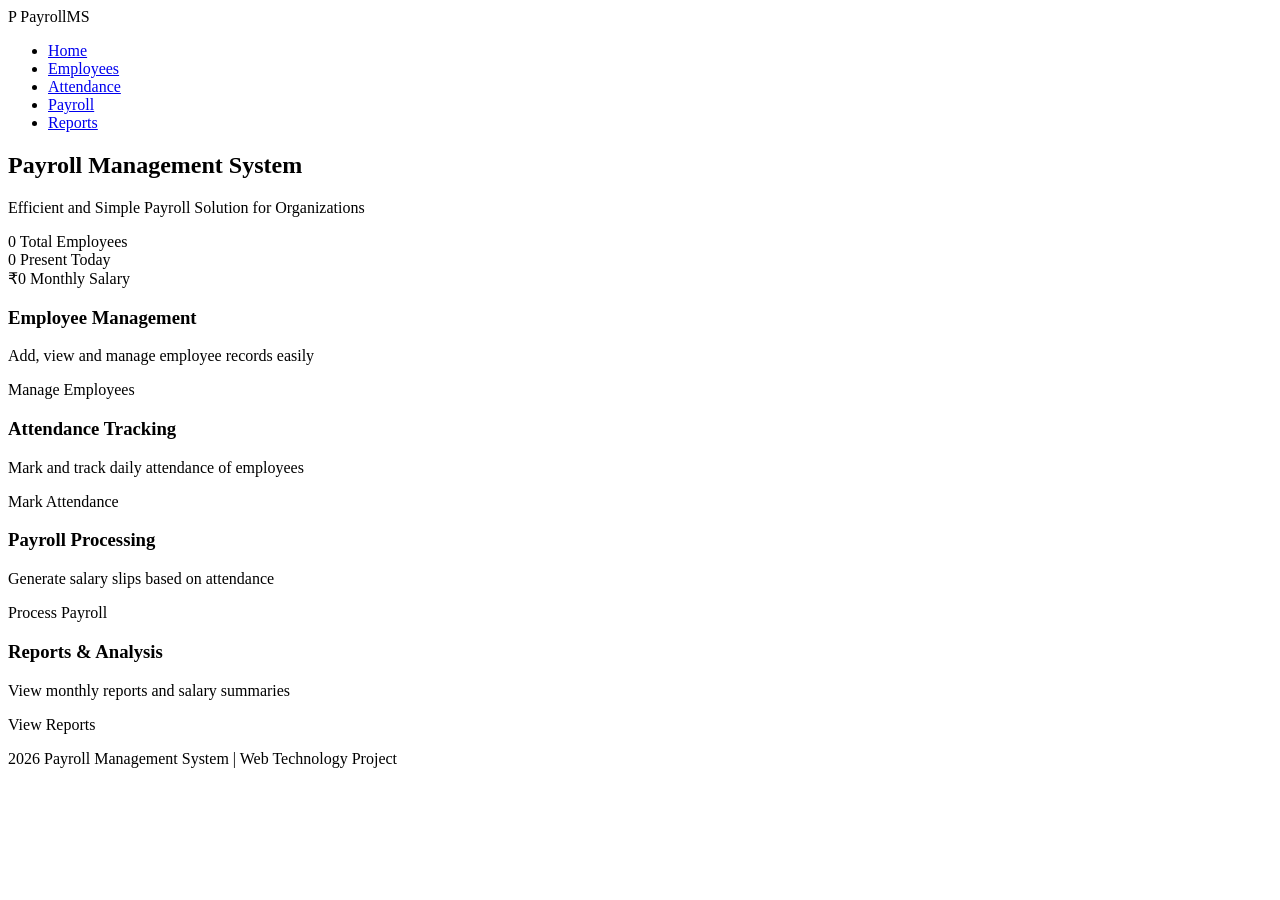
==== index.html @ 678f00ed "Updated Commit" ====
<!DOCTYPE html>
<html lang="en">
<head>
    <meta charset="UTF-8">
    <meta name="viewport" content="width=device-width, initial-scale=1.0">
    <title>Payroll Management System</title>
    <link rel="stylesheet" href="styles/main.css">
</head>
<body>
    <nav class="navbar">
        <div class="nav-brand">
            <span class="logo">P</span> PayrollMS
        </div>
        <ul class="nav-links">
            <li><a href="index.html" class="active">Home</a></li>
            <li><a href="employees.html">Employees</a></li>
            <li><a href="attendance.html">Attendance</a></li>
            <li><a href="payroll.html">Payroll</a></li>
            <li><a href="reports.html">Reports</a></li>
        </ul>
    </nav>

    <main class="container">
        <section class="hero">
            <h1>Payroll Management System</h1>
            <p>Efficient and Simple Payroll Solution for Organizations</p>
        </section>

        <section class="stats-bar">
            <div class="stat-item">
                <span class="stat-value" id="totalEmployees">0</span>
                <span class="stat-label">Total Employees</span>
            </div>
            <div class="stat-item">
                <span class="stat-value" id="presentToday">0</span>
                <span class="stat-label">Present Today</span>
            </div>
            <div class="stat-item">
                <span class="stat-value" id="monthlySalary">₹0</span>
                <span class="stat-label">Monthly Salary</span>
            </div>
        </section>

        <section class="features">
            <div class="feature-card" onclick="window.location.href='employees.html'">
                <h3>Employee Management</h3>
                <p>Add, view and manage employee records easily</p>
                <span class="link-text">Manage Employees</span>
            </div>
            <div class="feature-card" onclick="window.location.href='attendance.html'">
                <h3>Attendance Tracking</h3>
                <p>Mark and track daily attendance of employees</p>
                <span class="link-text">Mark Attendance</span>
            </div>
            <div class="feature-card" onclick="window.location.href='payroll.html'">
                <h3>Payroll Processing</h3>
                <p>Generate salary slips based on attendance</p>
                <span class="link-text">Process Payroll</span>
            </div>
            <div class="feature-card" onclick="window.location.href='reports.html'">
                <h3>Reports & Analysis</h3>
                <p>View monthly reports and salary summaries</p>
                <span class="link-text">View Reports</span>
            </div>
        </section>
    </main>

    <footer>
        <p>2026 Payroll Management System | Web Technology Project</p>
    </footer>

    <script src="scripts/main.js"></script>
</body>
</html>
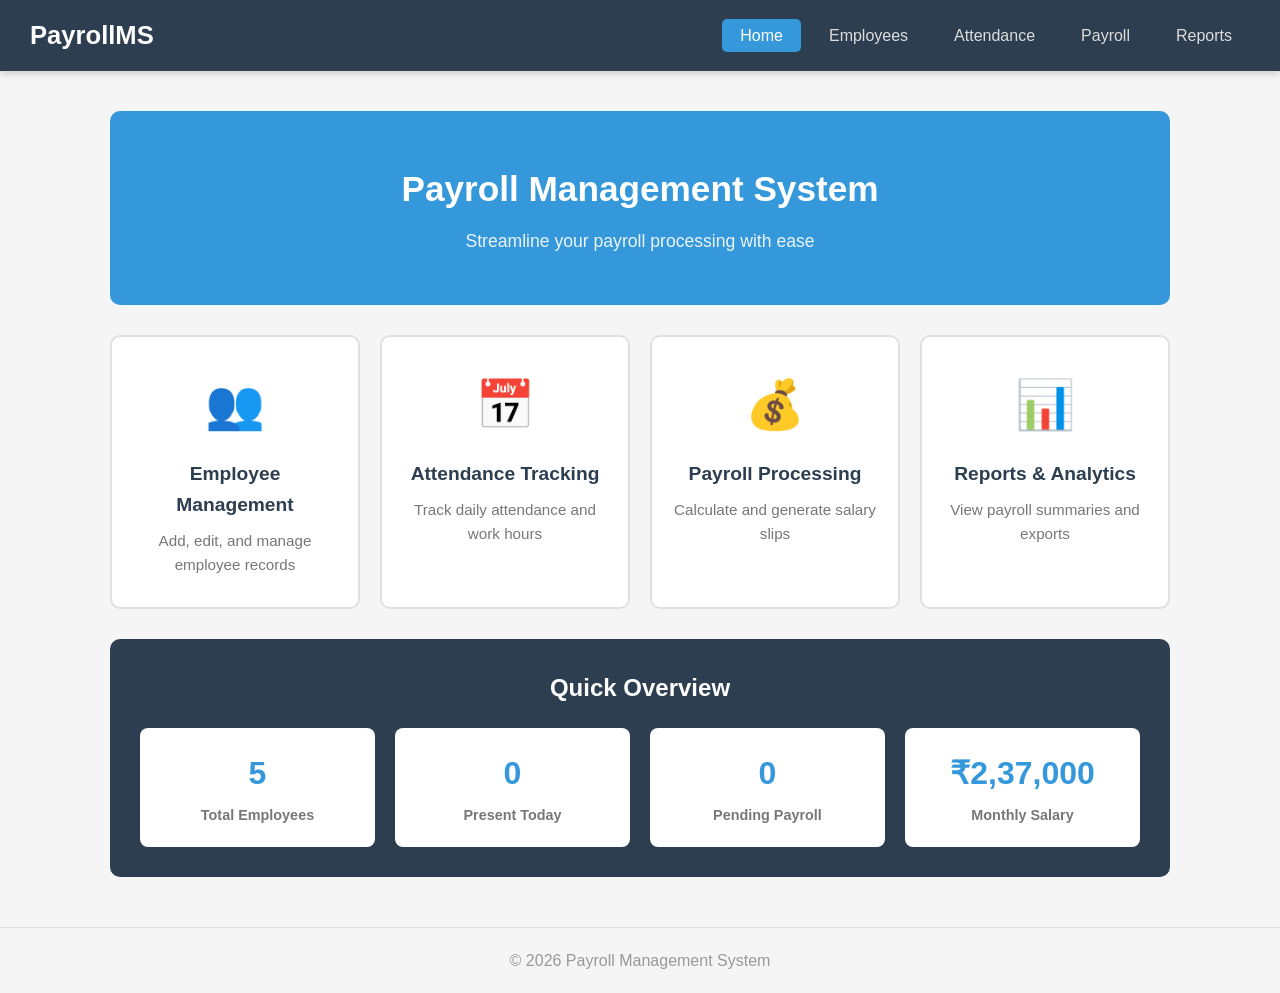
==== commit 4227aff8: "Add files via upload" ====
--- a/index.html
+++ b/index.html
@@ -1,16 +1,16 @@
 <!DOCTYPE html>
 <html lang="en">
+
 <head>
     <meta charset="UTF-8">
     <meta name="viewport" content="width=device-width, initial-scale=1.0">
     <title>Payroll Management System</title>
     <link rel="stylesheet" href="styles/main.css">
 </head>
+
 <body>
     <nav class="navbar">
-        <div class="nav-brand">
-            <span class="logo">P</span> PayrollMS
-        </div>
+        <div class="nav-brand">PayrollMS</div>
         <ul class="nav-links">
             <li><a href="index.html" class="active">Home</a></li>
             <li><a href="employees.html">Employees</a></li>
@@ -23,52 +23,60 @@
     <main class="container">
         <section class="hero">
             <h1>Payroll Management System</h1>
-            <p>Efficient and Simple Payroll Solution for Organizations</p>
-        </section>
-
-        <section class="stats-bar">
-            <div class="stat-item">
-                <span class="stat-value" id="totalEmployees">0</span>
-                <span class="stat-label">Total Employees</span>
-            </div>
-            <div class="stat-item">
-                <span class="stat-value" id="presentToday">0</span>
-                <span class="stat-label">Present Today</span>
-            </div>
-            <div class="stat-item">
-                <span class="stat-value" id="monthlySalary">₹0</span>
-                <span class="stat-label">Monthly Salary</span>
-            </div>
+            <p>Streamline your payroll processing with ease</p>
         </section>
 
         <section class="features">
             <div class="feature-card" onclick="window.location.href='employees.html'">
+                <div class="feature-icon">👥</div>
                 <h3>Employee Management</h3>
-                <p>Add, view and manage employee records easily</p>
-                <span class="link-text">Manage Employees</span>
+                <p>Add, edit, and manage employee records</p>
             </div>
             <div class="feature-card" onclick="window.location.href='attendance.html'">
+                <div class="feature-icon">📅</div>
                 <h3>Attendance Tracking</h3>
-                <p>Mark and track daily attendance of employees</p>
-                <span class="link-text">Mark Attendance</span>
+                <p>Track daily attendance and work hours</p>
             </div>
             <div class="feature-card" onclick="window.location.href='payroll.html'">
+                <div class="feature-icon">💰</div>
                 <h3>Payroll Processing</h3>
-                <p>Generate salary slips based on attendance</p>
-                <span class="link-text">Process Payroll</span>
+                <p>Calculate and generate salary slips</p>
             </div>
             <div class="feature-card" onclick="window.location.href='reports.html'">
-                <h3>Reports & Analysis</h3>
-                <p>View monthly reports and salary summaries</p>
-                <span class="link-text">View Reports</span>
+                <div class="feature-icon">📊</div>
+                <h3>Reports & Analytics</h3>
+                <p>View payroll summaries and exports</p>
+            </div>
+        </section>
+
+        <section class="quick-stats">
+            <h2>Quick Overview</h2>
+            <div class="stats-grid">
+                <div class="stat-box">
+                    <span class="stat-number" id="total-employees">0</span>
+                    <span class="stat-label">Total Employees</span>
+                </div>
+                <div class="stat-box">
+                    <span class="stat-number" id="present-today">0</span>
+                    <span class="stat-label">Present Today</span>
+                </div>
+                <div class="stat-box">
+                    <span class="stat-number" id="pending-payroll">0</span>
+                    <span class="stat-label">Pending Payroll</span>
+                </div>
+                <div class="stat-box">
+                    <span class="stat-number" id="total-salary">₹0</span>
+                    <span class="stat-label">Monthly Salary</span>
+                </div>
             </div>
         </section>
     </main>
 
     <footer>
-        <p>2026 Payroll Management System | Web Technology Project</p>
+        <p>&copy; 2026 Payroll Management System</p>
     </footer>
 
     <script src="scripts/main.js"></script>
 </body>
-</html>
+
+</html>
--- a/styles/main.css
+++ b/styles/main.css
@@ -0,0 +1,729 @@
+/* ===== RESET & BASE STYLES ===== */
+* {
+    margin: 0;
+    padding: 0;
+    box-sizing: border-box;
+}
+
+body {
+    font-family: 'Segoe UI', Tahoma, Geneva, Verdana, sans-serif;
+    background-color: #f5f5f5;
+    color: #333;
+    line-height: 1.6;
+}
+
+/* ===== NAVIGATION ===== */
+.navbar {
+    background-color: #2c3e50;
+    padding: 15px 30px;
+    display: flex;
+    justify-content: space-between;
+    align-items: center;
+    position: sticky;
+    top: 0;
+    z-index: 100;
+    box-shadow: 0 2px 8px rgba(0, 0, 0, 0.2);
+}
+
+.nav-brand {
+    font-size: 1.6rem;
+    font-weight: bold;
+    color: #fff;
+}
+
+.nav-links {
+    display: flex;
+    list-style: none;
+    gap: 10px;
+}
+
+.nav-links a {
+    text-decoration: none;
+    color: #ddd;
+    font-weight: 500;
+    padding: 8px 18px;
+    border-radius: 5px;
+    transition: background-color 0.3s, color 0.3s;
+}
+
+.nav-links a:hover,
+.nav-links a.active {
+    background-color: #3498db;
+    color: #fff;
+}
+
+/* ===== LAYOUT ===== */
+.container {
+    max-width: 1100px;
+    margin: 0 auto;
+    padding: 20px;
+}
+
+/* ===== HERO SECTION (Home Page) ===== */
+.hero {
+    text-align: center;
+    padding: 50px 20px;
+    background-color: #3498db;
+    border-radius: 10px;
+    margin: 20px 0;
+    color: #fff;
+}
+
+.hero h1 {
+    font-size: 2.2rem;
+    margin-bottom: 10px;
+}
+
+.hero p {
+    font-size: 1.1rem;
+    opacity: 0.9;
+}
+
+/* ===== FEATURE CARDS ===== */
+.features {
+    display: grid;
+    grid-template-columns: repeat(auto-fit, minmax(240px, 1fr));
+    gap: 20px;
+    margin: 30px 0;
+}
+
+.feature-card {
+    background-color: #fff;
+    padding: 30px 20px;
+    border-radius: 10px;
+    text-align: center;
+    cursor: pointer;
+    border: 2px solid #e0e0e0;
+    transition: transform 0.3s, box-shadow 0.3s, border-color 0.3s;
+}
+
+.feature-card:hover {
+    transform: translateY(-5px);
+    box-shadow: 0 6px 20px rgba(0, 0, 0, 0.12);
+    border-color: #3498db;
+}
+
+.feature-icon {
+    font-size: 3rem;
+    margin-bottom: 15px;
+}
+
+.feature-card h3 {
+    font-size: 1.2rem;
+    color: #2c3e50;
+    margin-bottom: 8px;
+}
+
+.feature-card p {
+    color: #777;
+    font-size: 0.95rem;
+}
+
+/* ===== QUICK STATS (Home Page) ===== */
+.quick-stats {
+    margin-top: 30px;
+    padding: 30px;
+    background-color: #2c3e50;
+    border-radius: 10px;
+    color: #fff;
+}
+
+.quick-stats h2 {
+    margin-bottom: 20px;
+    text-align: center;
+}
+
+.stats-grid {
+    display: grid;
+    grid-template-columns: repeat(auto-fit, minmax(160px, 1fr));
+    gap: 20px;
+}
+
+.stat-box {
+    text-align: center;
+    padding: 20px;
+    background-color: #fff;
+    border-radius: 8px;
+    color: #333;
+}
+
+.stat-box:hover {
+    box-shadow: 0 4px 12px rgba(0, 0, 0, 0.15);
+}
+
+.stat-number {
+    display: block;
+    font-size: 2rem;
+    font-weight: bold;
+    color: #3498db;
+    margin-bottom: 5px;
+}
+
+.stat-label {
+    display: block;
+    color: #777;
+    font-size: 0.9rem;
+    font-weight: 600;
+}
+
+/* ===== PAGE HEADER ===== */
+.page-header {
+    display: flex;
+    justify-content: space-between;
+    align-items: center;
+    margin-bottom: 20px;
+    padding-bottom: 15px;
+    border-bottom: 2px solid #e0e0e0;
+}
+
+.page-header h1 {
+    color: #2c3e50;
+}
+
+/* ===== BUTTONS ===== */
+.btn-primary,
+.btn-secondary {
+    padding: 10px 22px;
+    border: none;
+    border-radius: 5px;
+    font-size: 0.95rem;
+    font-weight: 600;
+    cursor: pointer;
+    transition: background-color 0.3s, transform 0.2s;
+}
+
+.btn-primary {
+    background-color: #3498db;
+    color: #fff;
+}
+
+.btn-primary:hover {
+    background-color: #2980b9;
+    transform: translateY(-2px);
+}
+
+.btn-secondary {
+    background-color: #2ecc71;
+    color: #fff;
+}
+
+.btn-secondary:hover {
+    background-color: #27ae60;
+    transform: translateY(-2px);
+}
+
+/* ===== SEARCH ===== */
+.search-section {
+    margin-bottom: 15px;
+}
+
+.search-section input {
+    width: 100%;
+    max-width: 400px;
+    padding: 10px 15px;
+    border: 2px solid #ddd;
+    border-radius: 5px;
+    font-size: 1rem;
+    transition: border-color 0.3s;
+}
+
+.search-section input:focus {
+    outline: none;
+    border-color: #3498db;
+}
+
+/* ===== TABLE ===== */
+.table-section {
+    background-color: #fff;
+    border-radius: 10px;
+    overflow: hidden;
+    box-shadow: 0 2px 10px rgba(0, 0, 0, 0.08);
+}
+
+.data-table {
+    width: 100%;
+    border-collapse: collapse;
+}
+
+.data-table thead {
+    background-color: #2c3e50;
+    color: #fff;
+}
+
+.data-table th,
+.data-table td {
+    padding: 12px 15px;
+    text-align: left;
+    border-bottom: 1px solid #eee;
+}
+
+.data-table tbody tr:hover {
+    background-color: #f0f7ff;
+}
+
+.data-table tbody tr:last-child td {
+    border-bottom: none;
+}
+
+/* ===== ACTION BUTTONS (inside tables) ===== */
+.action-btn {
+    padding: 6px 14px;
+    border: none;
+    border-radius: 4px;
+    cursor: pointer;
+    font-size: 0.85rem;
+    font-weight: 600;
+    margin-right: 5px;
+    transition: opacity 0.3s;
+}
+
+.action-btn:hover {
+    opacity: 0.85;
+}
+
+.btn-edit {
+    background-color: #f39c12;
+    color: #fff;
+}
+
+.btn-delete {
+    background-color: #e74c3c;
+    color: #fff;
+}
+
+.btn-view {
+    background-color: #3498db;
+    color: #fff;
+}
+
+/* ===== MODAL ===== */
+.modal {
+    display: none;
+    position: fixed;
+    top: 0;
+    left: 0;
+    width: 100%;
+    height: 100%;
+    background-color: rgba(0, 0, 0, 0.5);
+    z-index: 1000;
+    justify-content: center;
+    align-items: center;
+}
+
+.modal.show {
+    display: flex;
+}
+
+.modal-content {
+    background-color: #fff;
+    padding: 30px;
+    border-radius: 10px;
+    max-width: 500px;
+    width: 90%;
+    max-height: 90vh;
+    overflow-y: auto;
+    position: relative;
+    box-shadow: 0 10px 30px rgba(0, 0, 0, 0.2);
+}
+
+.modal-close {
+    position: absolute;
+    top: 12px;
+    right: 16px;
+    font-size: 1.8rem;
+    cursor: pointer;
+    color: #999;
+    transition: color 0.3s;
+    background: none;
+    border: none;
+}
+
+.modal-close:hover {
+    color: #e74c3c;
+}
+
+/* ===== FORMS ===== */
+.form-group {
+    margin-bottom: 18px;
+}
+
+.form-group label {
+    display: block;
+    margin-bottom: 6px;
+    color: #333;
+    font-weight: 600;
+}
+
+.form-group input,
+.form-group select {
+    width: 100%;
+    padding: 10px;
+    border: 2px solid #ddd;
+    border-radius: 5px;
+    font-size: 1rem;
+    transition: border-color 0.3s;
+}
+
+.form-group input:focus,
+.form-group select:focus {
+    outline: none;
+    border-color: #3498db;
+}
+
+.form-actions {
+    display: flex;
+    gap: 10px;
+    margin-top: 20px;
+}
+
+/* ===== ATTENDANCE CONTROLS ===== */
+.attendance-controls {
+    display: flex;
+    gap: 20px;
+    margin-bottom: 15px;
+    flex-wrap: wrap;
+}
+
+.attendance-actions {
+    margin-top: 15px;
+    display: flex;
+    gap: 10px;
+}
+
+.control-group {
+    display: flex;
+    align-items: center;
+    gap: 8px;
+}
+
+.control-group label {
+    font-weight: 500;
+    color: #333;
+}
+
+.control-group input,
+.control-group select {
+    padding: 8px 12px;
+    border: 2px solid #ddd;
+    border-radius: 5px;
+    font-size: 1rem;
+}
+
+/* ===== ATTENDANCE STATUS BADGES ===== */
+.status-select {
+    padding: 5px 12px;
+    border-radius: 4px;
+    border: none;
+    cursor: pointer;
+    font-weight: 600;
+    font-size: 0.85rem;
+}
+
+.status-present {
+    background-color: #2ecc71;
+    color: #fff;
+}
+
+.status-absent {
+    background-color: #e74c3c;
+    color: #fff;
+}
+
+.status-late {
+    background-color: #f39c12;
+    color: #fff;
+}
+
+/* ===== PAYROLL CONTROLS ===== */
+.payroll-controls {
+    display: flex;
+    gap: 15px;
+    margin-bottom: 15px;
+    align-items: flex-end;
+}
+
+/* ===== PAYROLL SUMMARY ===== */
+.payroll-summary {
+    margin-top: 30px;
+    padding: 30px;
+    background-color: #2c3e50;
+    border-radius: 10px;
+    color: #fff;
+}
+
+.payroll-summary h2 {
+    margin-bottom: 20px;
+}
+
+.summary-grid {
+    display: grid;
+    grid-template-columns: repeat(auto-fit, minmax(200px, 1fr));
+    gap: 20px;
+}
+
+.summary-item {
+    display: flex;
+    flex-direction: column;
+    padding: 20px;
+    background-color: #fff;
+    border-radius: 8px;
+    color: #333;
+}
+
+.summary-item:hover {
+    box-shadow: 0 4px 12px rgba(0, 0, 0, 0.15);
+}
+
+.summary-label {
+    color: #777;
+    font-size: 0.9rem;
+    font-weight: 600;
+    margin-bottom: 5px;
+}
+
+.summary-value {
+    color: #3498db;
+    font-size: 1.5rem;
+    font-weight: bold;
+}
+
+/* ===== SALARY SLIP ===== */
+.slip-content {
+    max-width: 600px;
+}
+
+.slip-header {
+    text-align: center;
+    padding-bottom: 12px;
+    border-bottom: 2px solid #eee;
+    margin-bottom: 12px;
+}
+
+.slip-header h2 {
+    color: #2c3e50;
+}
+
+.slip-body {
+    padding: 10px 0;
+}
+
+.slip-section {
+    margin-bottom: 15px;
+}
+
+.slip-section h4 {
+    color: #2c3e50;
+    margin-bottom: 8px;
+    padding-bottom: 5px;
+    border-bottom: 1px solid #eee;
+}
+
+.slip-section p {
+    display: flex;
+    justify-content: space-between;
+    padding: 4px 0;
+}
+
+.slip-total {
+    border-top: 2px solid #333;
+    padding-top: 10px;
+    margin-top: 10px;
+}
+
+.slip-total p {
+    font-size: 1.1rem;
+    color: #3498db;
+    font-weight: bold;
+}
+
+.slip-footer {
+    text-align: center;
+    padding-top: 12px;
+    border-top: 1px solid #eee;
+}
+
+/* ===== REPORTS ===== */
+.report-controls {
+    display: flex;
+    gap: 15px;
+    margin-bottom: 20px;
+    flex-wrap: wrap;
+    align-items: flex-end;
+}
+
+.report-content {
+    display: flex;
+    flex-direction: column;
+    gap: 20px;
+}
+
+.report-card {
+    background-color: #fff;
+    padding: 25px;
+    border-radius: 10px;
+    box-shadow: 0 2px 10px rgba(0, 0, 0, 0.08);
+    border-top: 4px solid #3498db;
+}
+
+.report-card:hover {
+    box-shadow: 0 4px 16px rgba(0, 0, 0, 0.12);
+}
+
+.report-card h3 {
+    margin-bottom: 15px;
+    color: #2c3e50;
+    font-size: 1.2rem;
+}
+
+.report-grid {
+    display: grid;
+    grid-template-columns: repeat(auto-fit, minmax(160px, 1fr));
+    gap: 15px;
+}
+
+.report-stat {
+    text-align: center;
+    padding: 15px;
+    background-color: #3498db;
+    border-radius: 8px;
+    color: #fff;
+}
+
+.report-stat:hover {
+    background-color: #2980b9;
+}
+
+.report-label {
+    display: block;
+    font-size: 0.9rem;
+    font-weight: 600;
+    margin-bottom: 5px;
+    opacity: 0.9;
+}
+
+.report-value {
+    display: block;
+    font-size: 1.5rem;
+    font-weight: bold;
+}
+
+/* ===== CHART (Bar Chart) ===== */
+.chart-container {
+    display: flex;
+    flex-direction: column;
+    gap: 10px;
+}
+
+.chart-bar {
+    display: flex;
+    align-items: center;
+    gap: 10px;
+}
+
+.chart-bar-label {
+    min-width: 100px;
+    font-weight: 500;
+}
+
+.chart-bar-track {
+    flex: 1;
+    height: 22px;
+    background-color: #eee;
+    border-radius: 4px;
+    overflow: hidden;
+}
+
+.chart-bar-fill {
+    height: 100%;
+    background-color: #3498db;
+    border-radius: 4px;
+    transition: width 0.5s;
+}
+
+.chart-bar-value {
+    min-width: 80px;
+    text-align: right;
+    font-weight: 500;
+}
+
+/* ===== FOOTER ===== */
+footer {
+    text-align: center;
+    padding: 20px;
+    color: #999;
+    border-top: 1px solid #e0e0e0;
+    margin-top: 30px;
+}
+
+/* ===== RESPONSIVE (Mobile) ===== */
+@media (max-width: 768px) {
+    .navbar {
+        flex-direction: column;
+        gap: 10px;
+        padding: 12px 20px;
+    }
+
+    .nav-links {
+        gap: 8px;
+        flex-wrap: wrap;
+        justify-content: center;
+    }
+
+    .hero h1 {
+        font-size: 1.6rem;
+    }
+
+    .features {
+        grid-template-columns: 1fr;
+    }
+
+    .stats-grid,
+    .summary-grid,
+    .report-grid {
+        grid-template-columns: repeat(2, 1fr);
+    }
+
+    .data-table {
+        font-size: 0.85rem;
+    }
+
+    .data-table th,
+    .data-table td {
+        padding: 8px 6px;
+    }
+
+    .page-header {
+        flex-direction: column;
+        gap: 10px;
+        align-items: flex-start;
+    }
+
+    .attendance-controls,
+    .payroll-controls,
+    .report-controls {
+        flex-direction: column;
+        align-items: stretch;
+    }
+}
+
+/* ===== PRINT STYLES ===== */
+@media print {
+    .navbar,
+    .page-header,
+    .attendance-controls,
+    .payroll-controls,
+    .report-controls,
+    .action-btn,
+    footer {
+        display: none;
+    }
+
+    .modal-content {
+        box-shadow: none;
+        max-width: 100%;
+    }
+
+    body {
+        background-color: #fff;
+    }
+}
